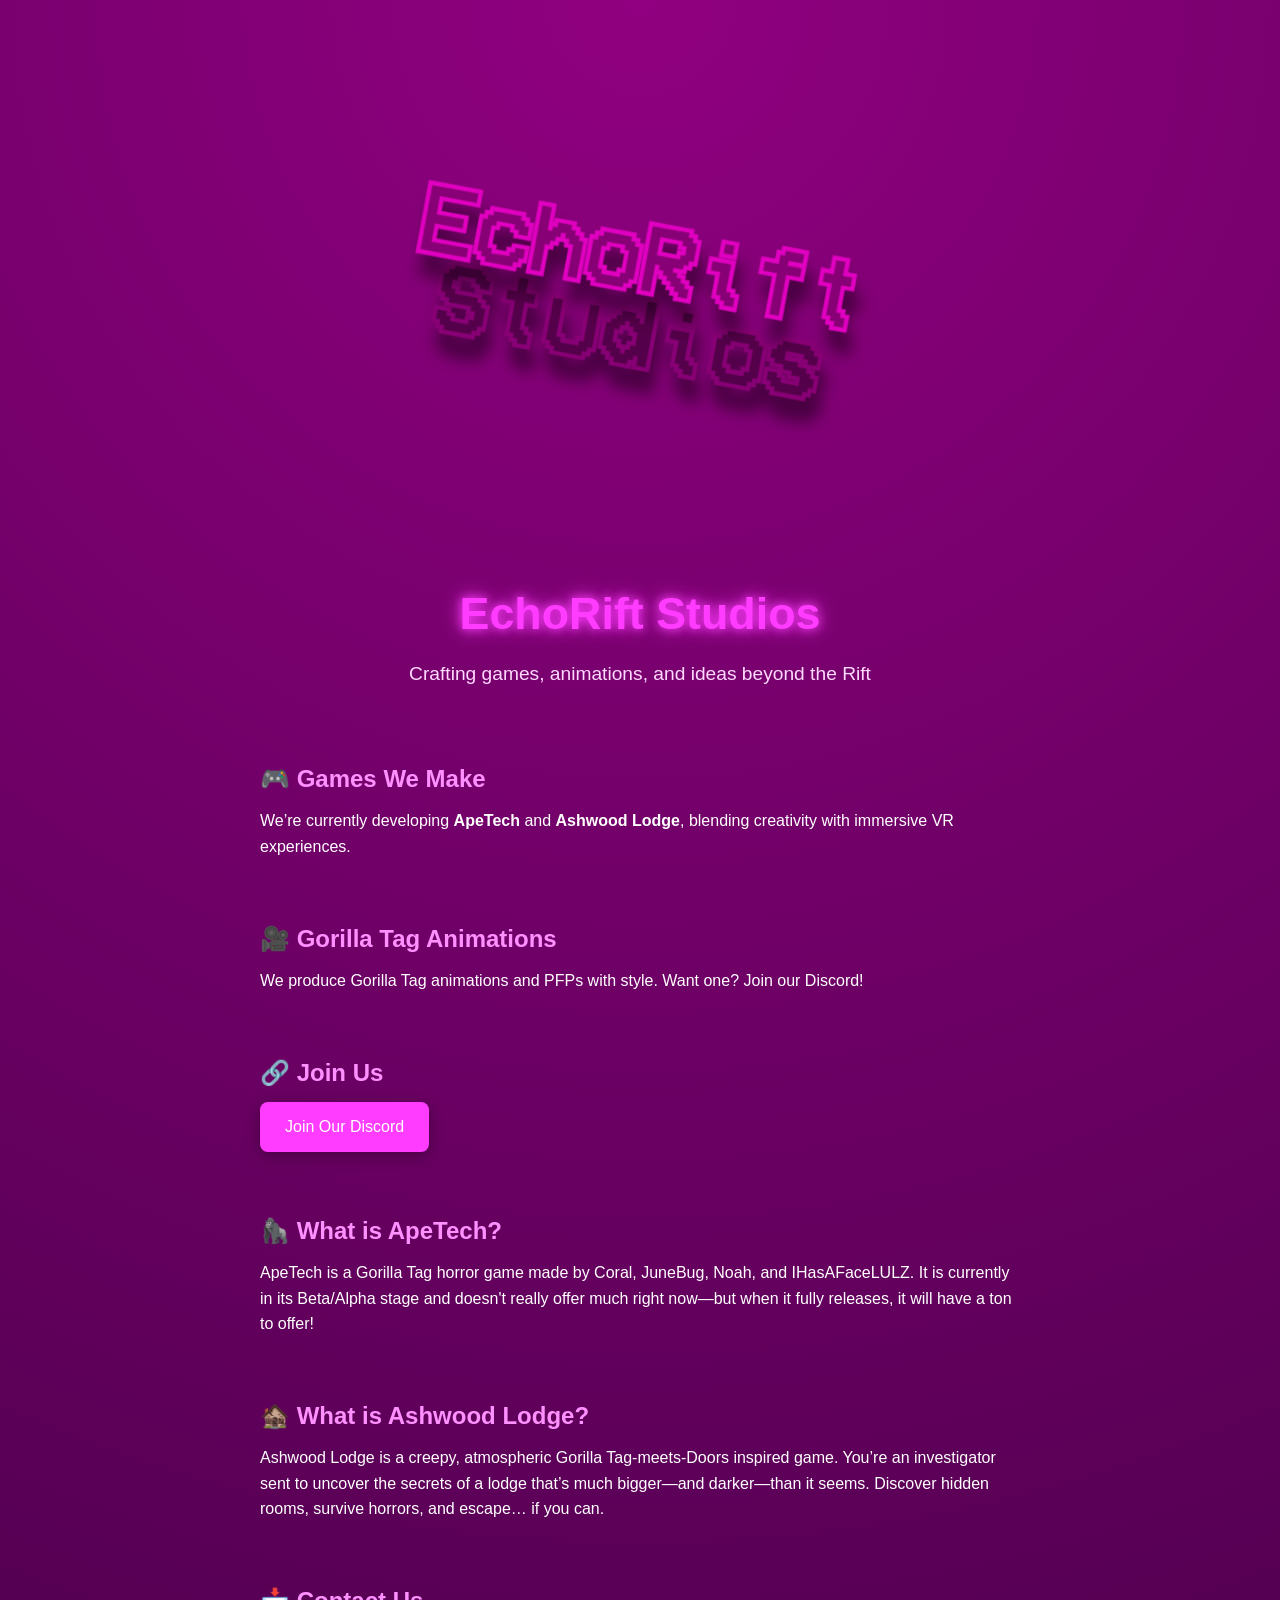
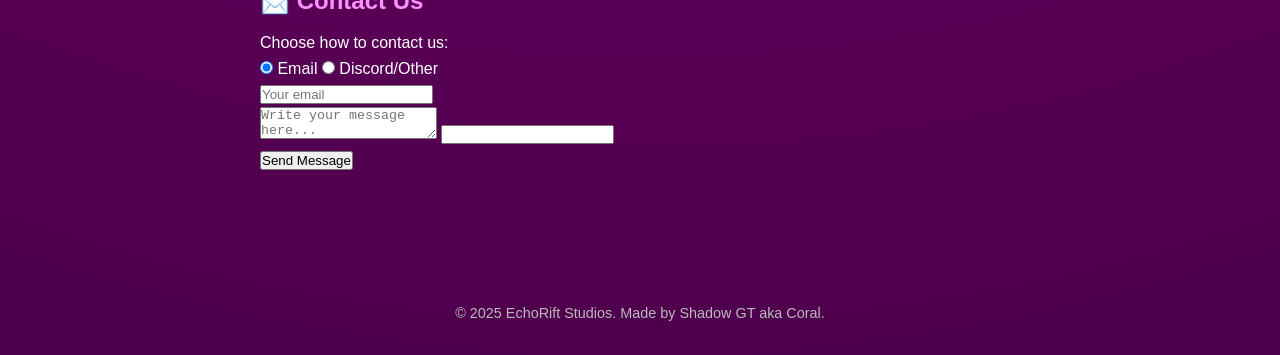
==== index.html @ bbc70be9 "Update index.html" ====
<!DOCTYPE html>
<html lang="en">
<head>
  <meta charset="UTF-8" />
  <meta name="viewport" content="width=device-width, initial-scale=1.0" />
  <title>EchoRift Studios</title>
  <link rel="stylesheet" href="style.css" />
  <script src="https://www.google.com/recaptcha/api.js" async defer></script>
</head>
<body>
  <header>
    <img src="logo.png" alt="EchoRift Studios Logo" class="logo bounce" />
    <h1 class="glow">EchoRift Studios</h1>
    <p class="tagline">Crafting games, animations, and ideas beyond the Rift</p>
  </header>

  <main>
    <section class="fade-in">
      <h2>🎮 Games We Make</h2>
      <p>We’re currently developing <strong>ApeTech</strong> and <strong>Ashwood Lodge</strong>, blending creativity with immersive VR experiences.</p>
    </section>

    <section class="fade-in">
      <h2>🎥 Gorilla Tag Animations</h2>
      <p>We produce Gorilla Tag animations and PFPs with style. Want one? Join our Discord!</p>
    </section>

    <section class="fade-in">
      <h2>🔗 Join Us</h2>
      <a href="https://discord.gg/fqvuVe5emw" class="btn">Join Our Discord</a>
    </section>

    <section class="fade-in">
      <h2>🦍 What is ApeTech?</h2>
      <p>
        ApeTech is a Gorilla Tag horror game made by Coral, JuneBug, Noah, and IHasAFaceLULZ.
        It is currently in its Beta/Alpha stage and doesn't really offer much right now—but when it fully releases,
        it will have a ton to offer!
      </p>
    </section>

    <section class="fade-in">
      <h2>🏚️ What is Ashwood Lodge?</h2>
      <p>
        Ashwood Lodge is a creepy, atmospheric Gorilla Tag-meets-Doors inspired game.
        You’re an investigator sent to uncover the secrets of a lodge that’s much bigger—and darker—than it seems.
        Discover hidden rooms, survive horrors, and escape… if you can.
      </p>
    </section>

    <section class="fade-in">
      <h2>📩 Contact Us</h2>
      <form id="contactForm" action="https://formspree.io/f/xjkoyqwr" method="POST">
        <p>Choose how to contact us:</p>
        <label><input type="radio" name="contactType" value="email" checked> Email</label>
        <label><input type="radio" name="contactType" value="burner"> Discord/Other</label>

        <div id="emailField">
          <input type="email" name="email" id="email" placeholder="Your email" required />
        </div>

        <div id="burnerField" style="display: none;">
          <input type="text" name="burnerContact" id="burnerContact" placeholder="Your Discord or contact info" />
        </div>

        <textarea name="message" required placeholder="Write your message here..."></textarea>

        <input type="text" name="website" class="honeypot" tabindex="-1" autocomplete="off" />

        <div class="g-recaptcha" data-sitekey="6LfAs40rAAAAAAfVyS5Z9C-x6BIG1rmgaXGE1WHU"></div>

        <button type="submit">Send Message</button>
      </form>
    </section>
  </main>

  <footer>
    <p>&copy; 2025 EchoRift Studios. Made by Shadow GT aka Coral.</p>
  </footer>

  <script>
    const sections = document.querySelectorAll('.fade-in');
    const observer = new IntersectionObserver((entries) => {
      entries.forEach(entry => {
        if (entry.isIntersecting) {
          entry.target.classList.add('visible');
          observer.unobserve(entry.target);
        }
      });
    }, { threshold: 0.1 });
    sections.forEach(section => observer.observe(section));

    const emailRadio = document.querySelector('input[name="contactType"][value="email"]');
    const burnerRadio = document.querySelector('input[name="contactType"][value="burner"]');
    const emailField = document.getElementById('emailField');
    const burnerField = document.getElementById('burnerField');
    const emailInput = document.getElementById('email');

    function toggleContactFields() {
      if (emailRadio.checked) {
        emailField.style.display = 'block';
        burnerField.style.display = 'none';
        emailInput.setAttribute('required', 'required');
        document.getElementById('burnerContact').removeAttribute('required');
      } else {
        emailField.style.display = 'none';
        burnerField.style.display = 'block';
        emailInput.removeAttribute('required');
        document.getElementById('burnerContact').setAttribute('required', 'required');
      }
    }
    emailRadio.addEventListener('change', toggleContactFields);
    burnerRadio.addEventListener('change', toggleContactFields);
    toggleContactFields();

    const form = document.getElementById('contactForm');
    form.addEventListener('submit', e => {
      if (form.website.value) {
        e.preventDefault();
        alert('Spam detected. Submission blocked.');
      }
    });
  </script>
</body>
</html>
---- style.css ----
/* Reset */
* {
  margin: 0;
  padding: 0;
  box-sizing: border-box;
}

body {
  font-family: 'Segoe UI', sans-serif;
  background: radial-gradient(circle at top, #900080, #4a004a);
  color: #fff;
  line-height: 1.6;
  overflow-x: hidden;
}

header {
  text-align: center;
  padding: 60px 20px 30px;
}

.logo {
  max-width: 500px;
  animation: floatLogo 3s ease-in-out infinite;
}

@keyframes floatLogo {
  0%, 100% { transform: translateY(0); }
  50% { transform: translateY(-10px); }
}

h1.glow {
  font-size: 2.8rem;
  color: #ff3cff;
  text-shadow: 0 0 10px #ff3cff, 0 0 20px #ff3cff;
  margin-top: 10px;
}

.tagline {
  margin-top: 10px;
  color: #ffd9ff;
  font-size: 1.2rem;
  animation: fadeIn 2s ease forwards;
}

main {
  padding: 40px 20px;
  max-width: 800px;
  margin: auto;
}

section {
  margin-bottom: 60px;
  opacity: 0;
  transform: translateY(30px);
  transition: all 1s ease;
}

section.fade-in.visible {
  opacity: 1;
  transform: translateY(0);
}

h2 {
  color: #ff90ff;
  margin-bottom: 10px;
}

a.btn {
  display: inline-block;
  padding: 12px 25px;
  background-color: #ff3cff;
  color: #fff;
  text-decoration: none;
  border-radius: 8px;
  box-shadow: 0 4px 15px rgba(0,0,0,0.3);
  transition: 0.3s;
}

a.btn:hover {
  background-color: #ff66ff;
}

footer {
  text-align: center;
  padding: 30px 20px;
  font-size: 0.9rem;
  color: #bbb;
}

/* Fade-in Animation Keyframes */
@keyframes fadeIn {
  to {
    opacity: 1;
    transform: translateY(0);
  }
}

/* Scroll Observer */
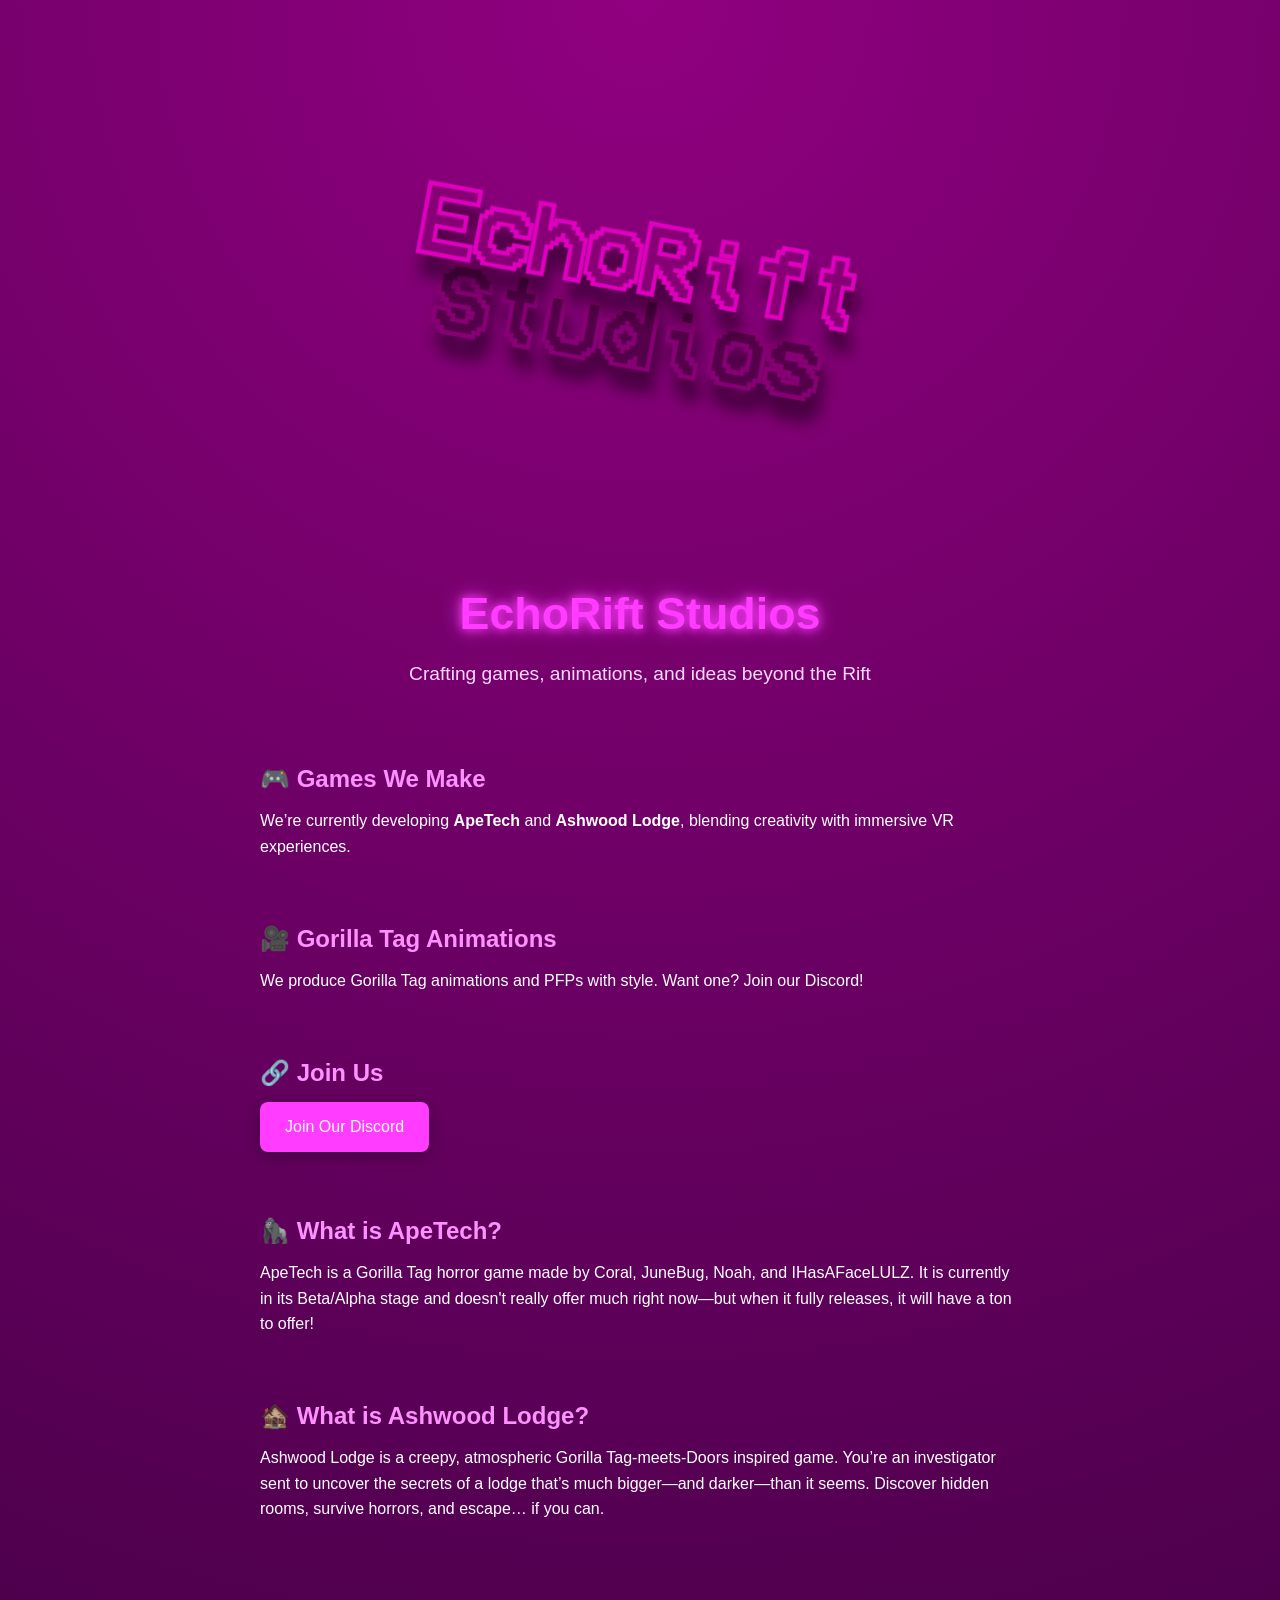
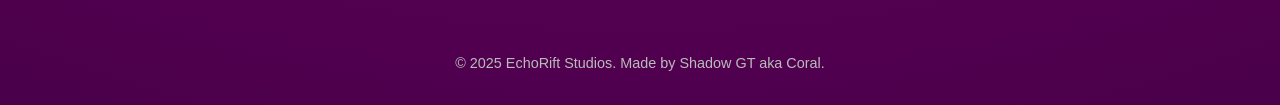
==== commit 75ceb58d: "Update index.html" ====
--- a/index.html
+++ b/index.html
@@ -47,31 +47,6 @@
         Discover hidden rooms, survive horrors, and escape… if you can.
       </p>
     </section>
-
-    <section class="fade-in">
-      <h2>📩 Contact Us</h2>
-      <form id="contactForm" action="https://formspree.io/f/xjkoyqwr" method="POST">
-        <p>Choose how to contact us:</p>
-        <label><input type="radio" name="contactType" value="email" checked> Email</label>
-        <label><input type="radio" name="contactType" value="burner"> Discord/Other</label>
-
-        <div id="emailField">
-          <input type="email" name="email" id="email" placeholder="Your email" required />
-        </div>
-
-        <div id="burnerField" style="display: none;">
-          <input type="text" name="burnerContact" id="burnerContact" placeholder="Your Discord or contact info" />
-        </div>
-
-        <textarea name="message" required placeholder="Write your message here..."></textarea>
-
-        <input type="text" name="website" class="honeypot" tabindex="-1" autocomplete="off" />
-
-        <div class="g-recaptcha" data-sitekey="6LfAs40rAAAAAAfVyS5Z9C-x6BIG1rmgaXGE1WHU"></div>
-
-        <button type="submit">Send Message</button>
-      </form>
-    </section>
   </main>
 
   <footer>
@@ -84,41 +59,12 @@
       entries.forEach(entry => {
         if (entry.isIntersecting) {
           entry.target.classList.add('visible');
-          observer.unobserve(entry.target);
         }
       });
     }, { threshold: 0.1 });
-    sections.forEach(section => observer.observe(section));
 
-    const emailRadio = document.querySelector('input[name="contactType"][value="email"]');
-    const burnerRadio = document.querySelector('input[name="contactType"][value="burner"]');
-    const emailField = document.getElementById('emailField');
-    const burnerField = document.getElementById('burnerField');
-    const emailInput = document.getElementById('email');
-
-    function toggleContactFields() {
-      if (emailRadio.checked) {
-        emailField.style.display = 'block';
-        burnerField.style.display = 'none';
-        emailInput.setAttribute('required', 'required');
-        document.getElementById('burnerContact').removeAttribute('required');
-      } else {
-        emailField.style.display = 'none';
-        burnerField.style.display = 'block';
-        emailInput.removeAttribute('required');
-        document.getElementById('burnerContact').setAttribute('required', 'required');
-      }
-    }
-    emailRadio.addEventListener('change', toggleContactFields);
-    burnerRadio.addEventListener('change', toggleContactFields);
-    toggleContactFields();
-
-    const form = document.getElementById('contactForm');
-    form.addEventListener('submit', e => {
-      if (form.website.value) {
-        e.preventDefault();
-        alert('Spam detected. Submission blocked.');
-      }
+    sections.forEach(section => {
+      observer.observe(section);
     });
   </script>
 </body>
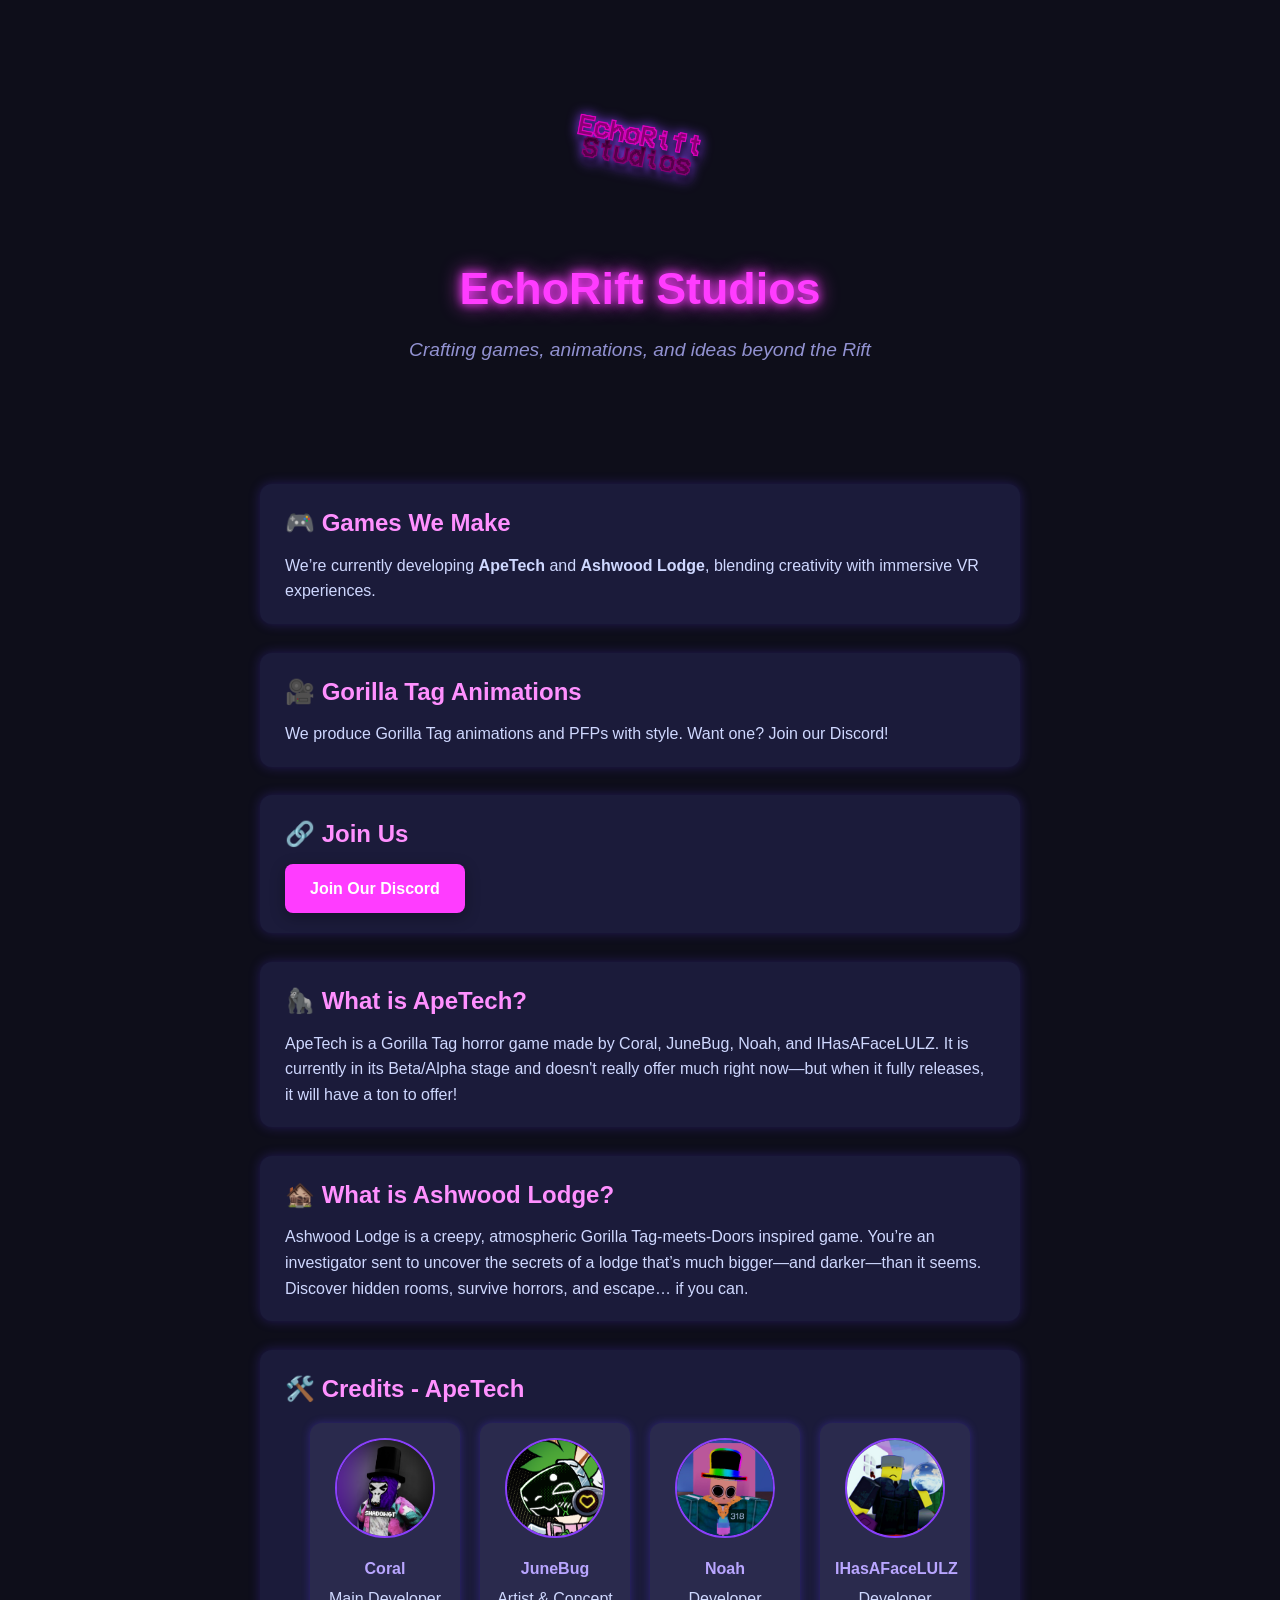
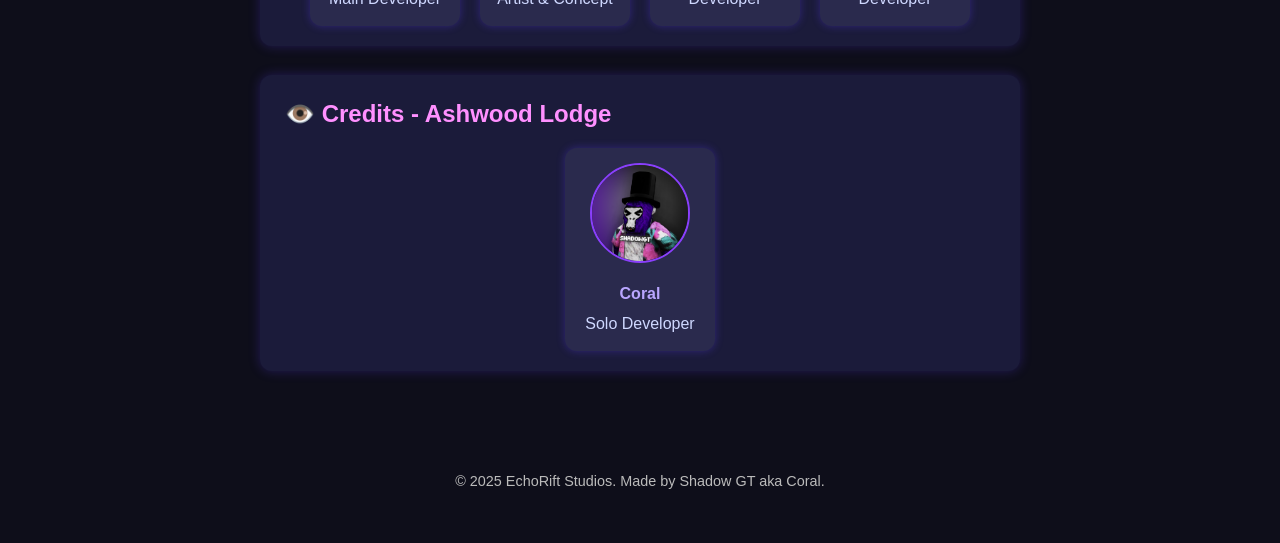
==== commit cfd0e145: "Update index.html" ====
--- a/index.html
+++ b/index.html
@@ -6,6 +6,123 @@
   <title>EchoRift Studios</title>
   <link rel="stylesheet" href="style.css" />
   <script src="https://www.google.com/recaptcha/api.js" async defer></script>
+  <style>
+    body {
+      background: #0e0e1a;
+      color: #cfd8ff;
+      font-family: 'Segoe UI', Tahoma, Geneva, Verdana, sans-serif;
+      padding: 20px;
+    }
+    header {
+      text-align: center;
+      margin-bottom: 3rem;
+    }
+    .logo {
+      width: 140px;
+      height: auto;
+      filter: drop-shadow(0 0 6px #8a3ffc);
+      margin-bottom: 15px;
+    }
+    .glow {
+      font-size: 3rem;
+      color: #8a3ffc;
+      text-shadow: 0 0 5px #8a3ffc, 0 0 15px #8a3ffc;
+      margin-bottom: 0.25em;
+    }
+    .tagline {
+      font-style: italic;
+      color: #b3b3ffcc;
+    }
+    section {
+      background: #1b1b3a;
+      padding: 20px 25px;
+      border-radius: 12px;
+      margin-bottom: 1.8rem;
+      opacity: 0;
+      transform: translateY(20px);
+      transition: all 0.7s ease-out;
+      box-shadow: 0 0 12px #5c3ffc44;
+    }
+    section.visible {
+      opacity: 1;
+      transform: translateY(0);
+    }
+    .btn {
+      display: inline-block;
+      background: #8a3ffc;
+      color: white;
+      text-decoration: none;
+      padding: 12px 24px;
+      font-weight: 600;
+      border-radius: 25px;
+      box-shadow: 0 4px 15px #8a3ffc88;
+    }
+    .credits {
+      display: flex;
+      flex-wrap: wrap;
+      gap: 20px;
+      justify-content: center;
+      margin-top: 15px;
+    }
+    .credit {
+      background: #2a2a4d;
+      border-radius: 12px;
+      padding: 15px;
+      text-align: center;
+      width: 150px;
+      cursor: pointer;
+      transition: transform 0.2s;
+      box-shadow: 0 0 8px #5c3ffc55;
+    }
+    .credit:hover {
+      transform: scale(1.05);
+    }
+    .credit img {
+      width: 100px;
+      height: 100px;
+      object-fit: cover;
+      border-radius: 50%;
+      margin-bottom: 10px;
+      border: 2px solid #8a3ffc;
+    }
+    .credit strong {
+      display: block;
+      font-size: 1rem;
+      margin-bottom: 4px;
+      color: #b9a6ff;
+    }
+    .modal {
+      position: fixed;
+      top: 0; left: 0; right: 0; bottom: 0;
+      background: rgba(0, 0, 0, 0.7);
+      display: none;
+      align-items: center;
+      justify-content: center;
+      z-index: 1000;
+    }
+    .modal.active {
+      display: flex;
+    }
+    .modal-content {
+      background: #1b1b3a;
+      padding: 25px;
+      border-radius: 12px;
+      width: 90%;
+      max-width: 500px;
+      text-align: center;
+      box-shadow: 0 0 20px #8a3ffc88;
+      position: relative;
+    }
+    .close-btn {
+      position: absolute;
+      top: 10px; right: 15px;
+      background: transparent;
+      color: #aaa;
+      font-size: 1.5rem;
+      border: none;
+      cursor: pointer;
+    }
+  </style>
 </head>
 <body>
   <header>
@@ -32,26 +149,59 @@
 
     <section class="fade-in">
       <h2>🦍 What is ApeTech?</h2>
-      <p>
-        ApeTech is a Gorilla Tag horror game made by Coral, JuneBug, Noah, and IHasAFaceLULZ.
-        It is currently in its Beta/Alpha stage and doesn't really offer much right now—but when it fully releases,
-        it will have a ton to offer!
-      </p>
+      <p>ApeTech is a Gorilla Tag horror game made by Coral, JuneBug, Noah, and IHasAFaceLULZ. It is currently in its Beta/Alpha stage and doesn't really offer much right now—but when it fully releases, it will have a ton to offer!</p>
     </section>
 
     <section class="fade-in">
       <h2>🏚️ What is Ashwood Lodge?</h2>
-      <p>
-        Ashwood Lodge is a creepy, atmospheric Gorilla Tag-meets-Doors inspired game.
-        You’re an investigator sent to uncover the secrets of a lodge that’s much bigger—and darker—than it seems.
-        Discover hidden rooms, survive horrors, and escape… if you can.
-      </p>
+      <p>Ashwood Lodge is a creepy, atmospheric Gorilla Tag-meets-Doors inspired game. You’re an investigator sent to uncover the secrets of a lodge that’s much bigger—and darker—than it seems. Discover hidden rooms, survive horrors, and escape… if you can.</p>
+    </section>
+
+    <section class="fade-in">
+      <h2>🛠️ Credits - ApeTech</h2>
+      <div class="credits">
+        <div class="credit" data-name="Coral" data-role="Main Developer" data-bio="Hey there! I'm Shadow, also known as Abbo or Coral. I've been making games for around 2 years and working in Blender for 3. I'm bi and a proud furry.">
+          <img src="coral.png" alt="Coral" />
+          <p><strong>Coral</strong>Main Developer</p>
+        </div>
+        <div class="credit" data-name="JuneBug" data-role="Artist & Concept Artist" data-bio="Hello! I’m JuneBug, but you can call me June or Bug! I’m a pansexual therian and furry, and I’ve been doing art for basically my whole life.">
+          <img src="junebug.png" alt="JuneBug" />
+          <p><strong>JuneBug</strong>Artist & Concept</p>
+        </div>
+        <div class="credit" data-name="Noah" data-role="Developer" data-bio="Noah is one of the devs behind ApeTech. Helping bring the tech side of our world to life.">
+          <img src="noah.png" alt="Noah" />
+          <p><strong>Noah</strong>Developer</p>
+        </div>
+        <div class="credit" data-name="IHasAFaceLULZ" data-role="Developer" data-bio="IHasAFaceLULZ helps code the chaos behind ApeTech. More info coming soon...">
+          <img src="ihasafacelulz.png" alt="IHasAFaceLULZ" />
+          <p><strong>IHasAFaceLULZ</strong>Developer</p>
+        </div>
+      </div>
+    </section>
+
+    <section class="fade-in">
+      <h2>👁️ Credits - Ashwood Lodge</h2>
+      <div class="credits">
+        <div class="credit" data-name="Coral" data-role="Solo Developer" data-bio="Hey there! I'm Shadow, also known as Abbo or Coral. I've been making games for around 2 years and working in Blender for 3. I'm bi and a proud furry.">
+          <img src="coral.png" alt="Coral" />
+          <p><strong>Coral</strong>Solo Developer</p>
+        </div>
+      </div>
     </section>
   </main>
 
   <footer>
     <p>&copy; 2025 EchoRift Studios. Made by Shadow GT aka Coral.</p>
   </footer>
+
+  <div class="modal" id="modal">
+    <div class="modal-content">
+      <button class="close-btn" onclick="closeModal()">&times;</button>
+      <h3 id="modalName">Name</h3>
+      <p id="modalRole">Role</p>
+      <p id="modalBio">Bio</p>
+    </div>
+  </div>
 
   <script>
     const sections = document.querySelectorAll('.fade-in');
@@ -62,9 +212,25 @@
         }
       });
     }, { threshold: 0.1 });
-
-    sections.forEach(section => {
-      observer.observe(section);
+    sections.forEach(section => observer.observe(section));
+
+    const modal = document.getElementById('modal');
+    const modalName = document.getElementById('modalName');
+    const modalRole = document.getElementById('modalRole');
+    const modalBio = document.getElementById('modalBio');
+    document.querySelectorAll('.credit').forEach(card => {
+      card.addEventListener('click', () => {
+        modalName.textContent = card.dataset.name;
+        modalRole.textContent = card.dataset.role;
+        modalBio.textContent = card.dataset.bio;
+        modal.classList.add('active');
+      });
+    });
+    function closeModal() {
+      modal.classList.remove('active');
+    }
+    modal.addEventListener('click', e => {
+      if (e.target === modal) closeModal();
     });
   </script>
 </body>
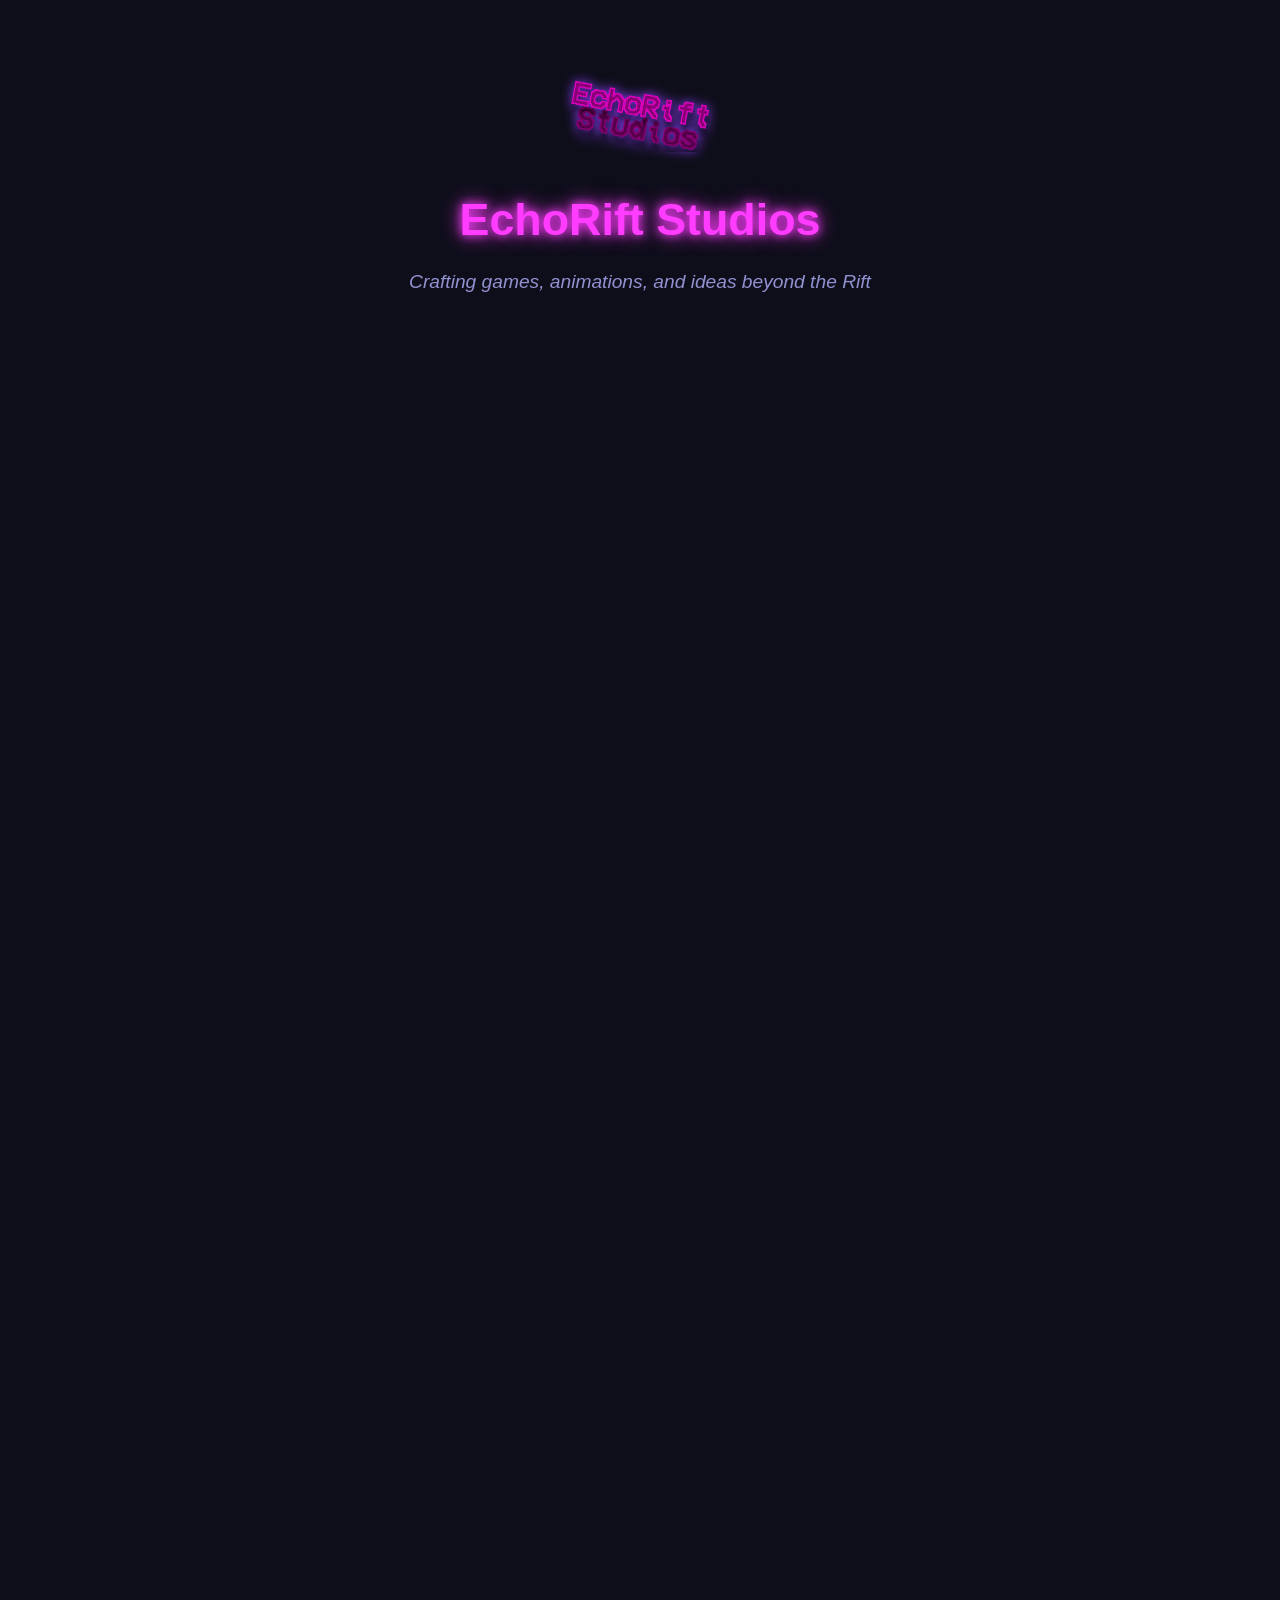
==== commit 764f4196: "Update index.html" ====
--- a/index.html
+++ b/index.html
@@ -157,81 +157,32 @@
       <p>Ashwood Lodge is a creepy, atmospheric Gorilla Tag-meets-Doors inspired game. You’re an investigator sent to uncover the secrets of a lodge that’s much bigger—and darker—than it seems. Discover hidden rooms, survive horrors, and escape… if you can.</p>
     </section>
 
+    <!-- Merged Credits Section -->
     <section class="fade-in">
-      <h2>🛠️ Credits - ApeTech</h2>
+      <h2>👥 Meet Our Devs</h2>
       <div class="credits">
-        <div class="credit" data-name="Coral" data-role="Main Developer" data-bio="Hey there! I'm Shadow, also known as Abbo or Coral. I've been making games for around 2 years and working in Blender for 3. I'm bi and a proud furry.">
+        <!-- Coral -->
+        <div class="credit" data-name="Coral" data-role="Owner/Head Developer" data-bio="Hey there! I'm Shadow, also known as Abbo or Coral. I've been making games for around 2 years and working in Blender for 3. I'm bi and a proud furry.">
           <img src="coral.png" alt="Coral" />
-          <p><strong>Coral</strong>Main Developer</p>
+          <p><strong>Coral</strong>Owner/Head Developer</p>
         </div>
+        <!-- JuneBug -->
         <div class="credit" data-name="JuneBug" data-role="Artist & Concept Artist" data-bio="Hello! I’m JuneBug, but you can call me June or Bug! I’m a pansexual therian and furry, and I’ve been doing art for basically my whole life.">
           <img src="junebug.png" alt="JuneBug" />
           <p><strong>JuneBug</strong>Artist & Concept</p>
         </div>
+        <!-- Noah -->
         <div class="credit" data-name="Noah" data-role="Developer" data-bio="Noah is one of the devs behind ApeTech. Helping bring the tech side of our world to life.">
           <img src="noah.png" alt="Noah" />
           <p><strong>Noah</strong>Developer</p>
         </div>
+        <!-- IHasAFaceLULZ -->
         <div class="credit" data-name="IHasAFaceLULZ" data-role="Developer" data-bio="IHasAFaceLULZ helps code the chaos behind ApeTech. More info coming soon...">
           <img src="ihasafacelulz.png" alt="IHasAFaceLULZ" />
           <p><strong>IHasAFaceLULZ</strong>Developer</p>
         </div>
       </div>
     </section>
-
-    <section class="fade-in">
-      <h2>👁️ Credits - Ashwood Lodge</h2>
-      <div class="credits">
-        <div class="credit" data-name="Coral" data-role="Solo Developer" data-bio="Hey there! I'm Shadow, also known as Abbo or Coral. I've been making games for around 2 years and working in Blender for 3. I'm bi and a proud furry.">
-          <img src="coral.png" alt="Coral" />
-          <p><strong>Coral</strong>Solo Developer</p>
-        </div>
-      </div>
-    </section>
   </main>
-
-  <footer>
-    <p>&copy; 2025 EchoRift Studios. Made by Shadow GT aka Coral.</p>
-  </footer>
-
-  <div class="modal" id="modal">
-    <div class="modal-content">
-      <button class="close-btn" onclick="closeModal()">&times;</button>
-      <h3 id="modalName">Name</h3>
-      <p id="modalRole">Role</p>
-      <p id="modalBio">Bio</p>
-    </div>
-  </div>
-
-  <script>
-    const sections = document.querySelectorAll('.fade-in');
-    const observer = new IntersectionObserver((entries) => {
-      entries.forEach(entry => {
-        if (entry.isIntersecting) {
-          entry.target.classList.add('visible');
-        }
-      });
-    }, { threshold: 0.1 });
-    sections.forEach(section => observer.observe(section));
-
-    const modal = document.getElementById('modal');
-    const modalName = document.getElementById('modalName');
-    const modalRole = document.getElementById('modalRole');
-    const modalBio = document.getElementById('modalBio');
-    document.querySelectorAll('.credit').forEach(card => {
-      card.addEventListener('click', () => {
-        modalName.textContent = card.dataset.name;
-        modalRole.textContent = card.dataset.role;
-        modalBio.textContent = card.dataset.bio;
-        modal.classList.add('active');
-      });
-    });
-    function closeModal() {
-      modal.classList.remove('active');
-    }
-    modal.addEventListener('click', e => {
-      if (e.target === modal) closeModal();
-    });
-  </script>
 </body>
 </html>
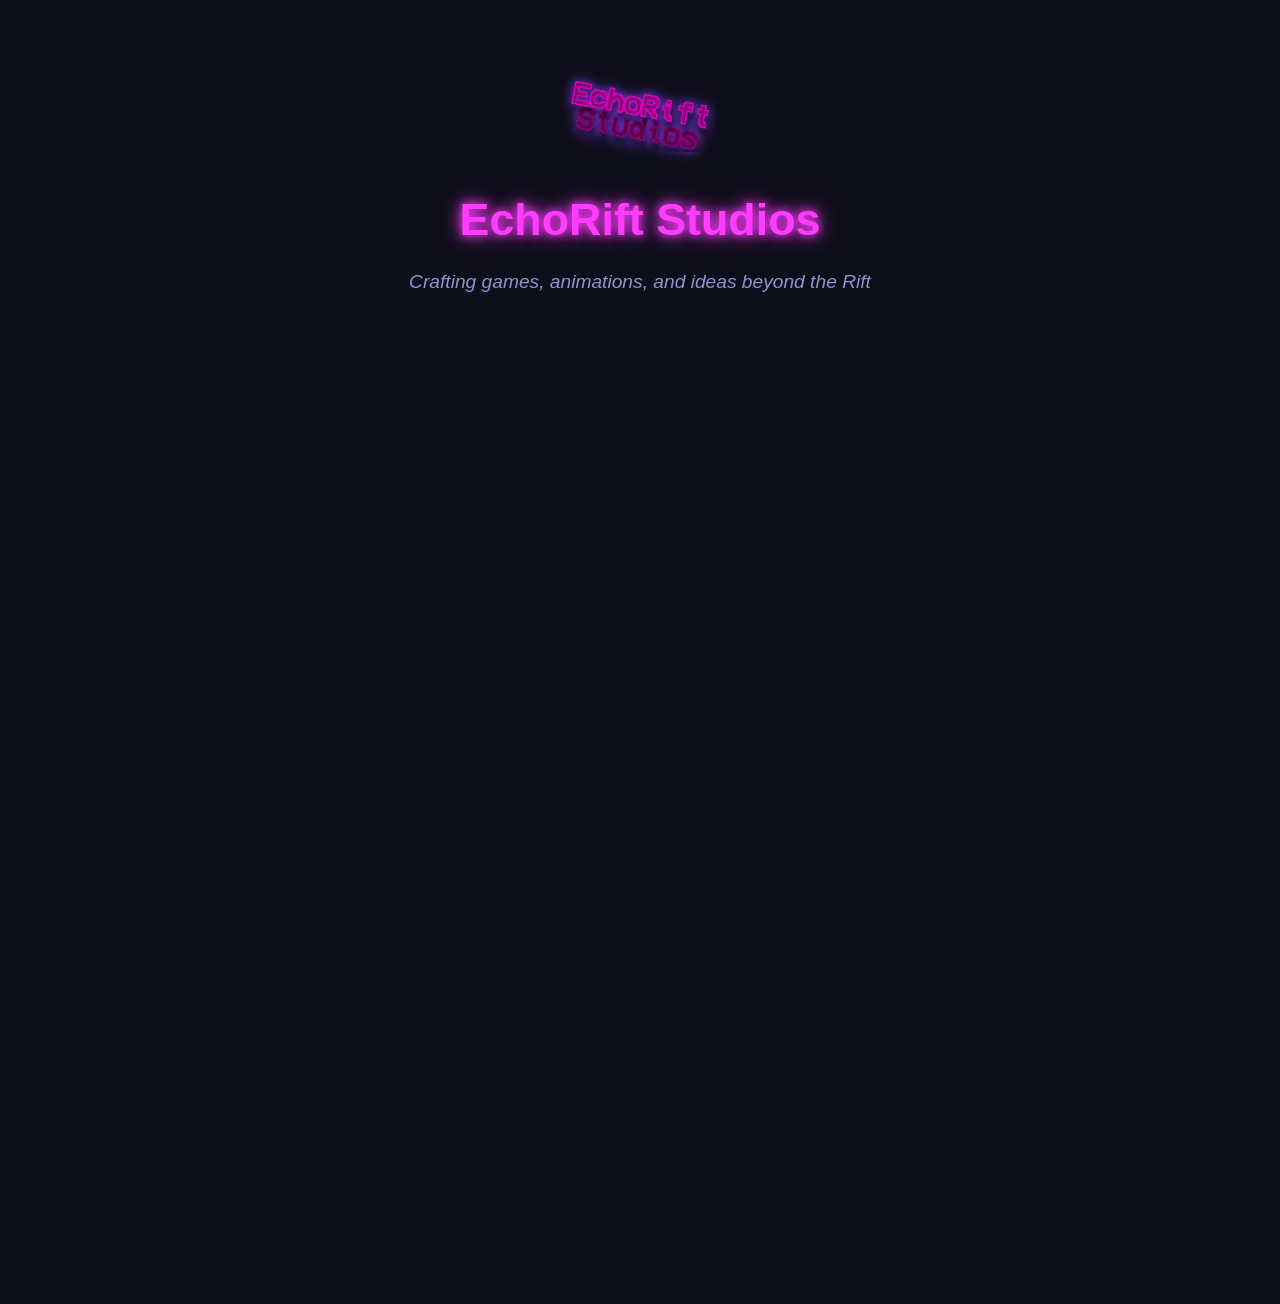
==== commit 1f01fc71: "Update index.html" ====
--- a/index.html
+++ b/index.html
@@ -147,16 +147,6 @@
       <a href="https://discord.gg/fqvuVe5emw" class="btn">Join Our Discord</a>
     </section>
 
-    <section class="fade-in">
-      <h2>🦍 What is ApeTech?</h2>
-      <p>ApeTech is a Gorilla Tag horror game made by Coral, JuneBug, Noah, and IHasAFaceLULZ. It is currently in its Beta/Alpha stage and doesn't really offer much right now—but when it fully releases, it will have a ton to offer!</p>
-    </section>
-
-    <section class="fade-in">
-      <h2>🏚️ What is Ashwood Lodge?</h2>
-      <p>Ashwood Lodge is a creepy, atmospheric Gorilla Tag-meets-Doors inspired game. You’re an investigator sent to uncover the secrets of a lodge that’s much bigger—and darker—than it seems. Discover hidden rooms, survive horrors, and escape… if you can.</p>
-    </section>
-
     <!-- Merged Credits Section -->
     <section class="fade-in">
       <h2>👥 Meet Our Devs</h2>
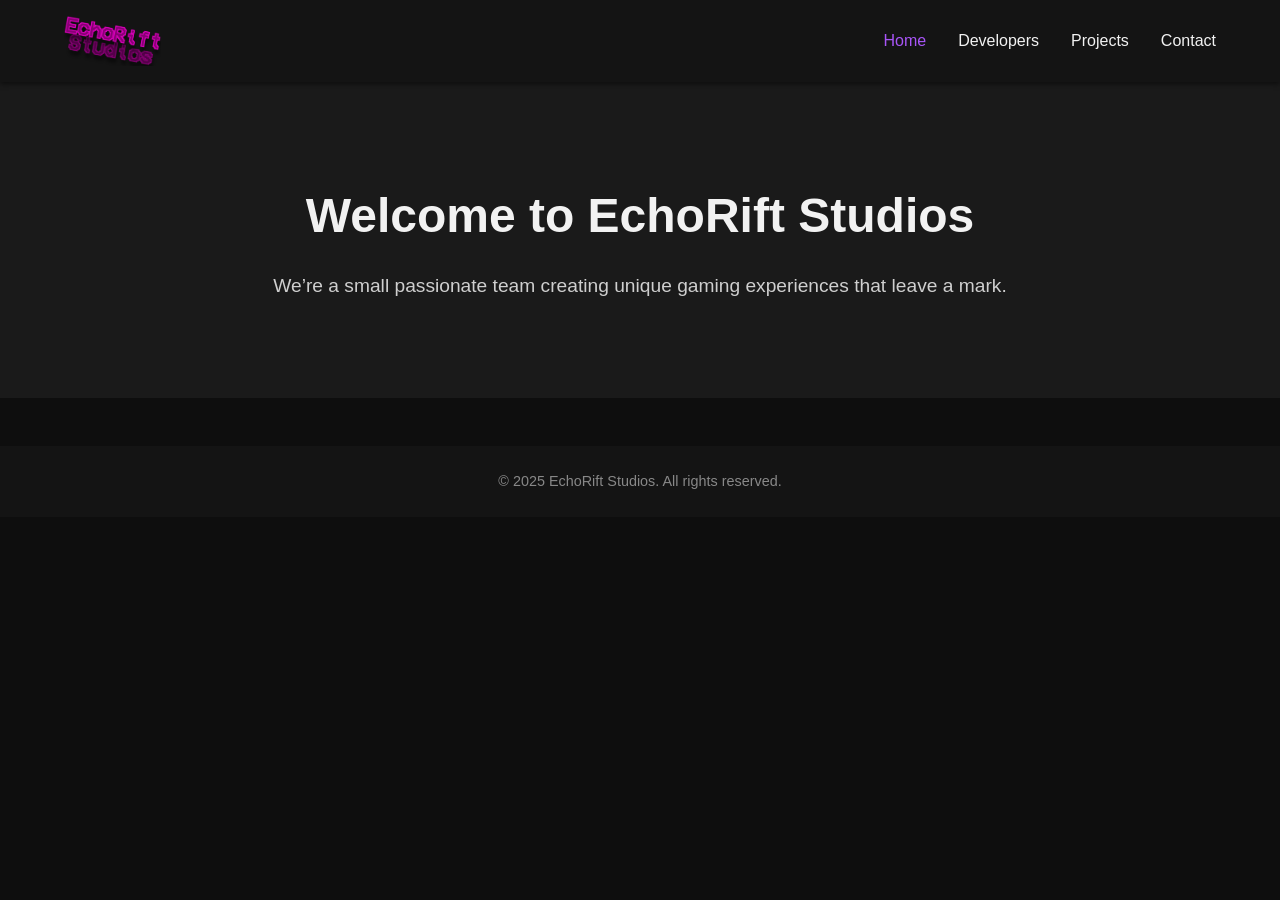
==== commit 62fc81fd: "Add files via upload" ====
--- a/index.html
+++ b/index.html
@@ -1,178 +1,32 @@
-<!DOCTYPE html>
-<html lang="en">
-<head>
-  <meta charset="UTF-8" />
-  <meta name="viewport" content="width=device-width, initial-scale=1.0" />
-  <title>EchoRift Studios</title>
-  <link rel="stylesheet" href="style.css" />
-  <script src="https://www.google.com/recaptcha/api.js" async defer></script>
-  <style>
-    body {
-      background: #0e0e1a;
-      color: #cfd8ff;
-      font-family: 'Segoe UI', Tahoma, Geneva, Verdana, sans-serif;
-      padding: 20px;
-    }
-    header {
-      text-align: center;
-      margin-bottom: 3rem;
-    }
-    .logo {
-      width: 140px;
-      height: auto;
-      filter: drop-shadow(0 0 6px #8a3ffc);
-      margin-bottom: 15px;
-    }
-    .glow {
-      font-size: 3rem;
-      color: #8a3ffc;
-      text-shadow: 0 0 5px #8a3ffc, 0 0 15px #8a3ffc;
-      margin-bottom: 0.25em;
-    }
-    .tagline {
-      font-style: italic;
-      color: #b3b3ffcc;
-    }
-    section {
-      background: #1b1b3a;
-      padding: 20px 25px;
-      border-radius: 12px;
-      margin-bottom: 1.8rem;
-      opacity: 0;
-      transform: translateY(20px);
-      transition: all 0.7s ease-out;
-      box-shadow: 0 0 12px #5c3ffc44;
-    }
-    section.visible {
-      opacity: 1;
-      transform: translateY(0);
-    }
-    .btn {
-      display: inline-block;
-      background: #8a3ffc;
-      color: white;
-      text-decoration: none;
-      padding: 12px 24px;
-      font-weight: 600;
-      border-radius: 25px;
-      box-shadow: 0 4px 15px #8a3ffc88;
-    }
-    .credits {
-      display: flex;
-      flex-wrap: wrap;
-      gap: 20px;
-      justify-content: center;
-      margin-top: 15px;
-    }
-    .credit {
-      background: #2a2a4d;
-      border-radius: 12px;
-      padding: 15px;
-      text-align: center;
-      width: 150px;
-      cursor: pointer;
-      transition: transform 0.2s;
-      box-shadow: 0 0 8px #5c3ffc55;
-    }
-    .credit:hover {
-      transform: scale(1.05);
-    }
-    .credit img {
-      width: 100px;
-      height: 100px;
-      object-fit: cover;
-      border-radius: 50%;
-      margin-bottom: 10px;
-      border: 2px solid #8a3ffc;
-    }
-    .credit strong {
-      display: block;
-      font-size: 1rem;
-      margin-bottom: 4px;
-      color: #b9a6ff;
-    }
-    .modal {
-      position: fixed;
-      top: 0; left: 0; right: 0; bottom: 0;
-      background: rgba(0, 0, 0, 0.7);
-      display: none;
-      align-items: center;
-      justify-content: center;
-      z-index: 1000;
-    }
-    .modal.active {
-      display: flex;
-    }
-    .modal-content {
-      background: #1b1b3a;
-      padding: 25px;
-      border-radius: 12px;
-      width: 90%;
-      max-width: 500px;
-      text-align: center;
-      box-shadow: 0 0 20px #8a3ffc88;
-      position: relative;
-    }
-    .close-btn {
-      position: absolute;
-      top: 10px; right: 15px;
-      background: transparent;
-      color: #aaa;
-      font-size: 1.5rem;
-      border: none;
-      cursor: pointer;
-    }
-  </style>
-</head>
-<body>
-  <header>
-    <img src="logo.png" alt="EchoRift Studios Logo" class="logo bounce" />
-    <h1 class="glow">EchoRift Studios</h1>
-    <p class="tagline">Crafting games, animations, and ideas beyond the Rift</p>
-  </header>
-
-  <main>
-    <section class="fade-in">
-      <h2>🎮 Games We Make</h2>
-      <p>We’re currently developing <strong>ApeTech</strong> and <strong>Ashwood Lodge</strong>, blending creativity with immersive VR experiences.</p>
-    </section>
-
-    <section class="fade-in">
-      <h2>🎥 Gorilla Tag Animations</h2>
-      <p>We produce Gorilla Tag animations and PFPs with style. Want one? Join our Discord!</p>
-    </section>
-
-    <section class="fade-in">
-      <h2>🔗 Join Us</h2>
-      <a href="https://discord.gg/fqvuVe5emw" class="btn">Join Our Discord</a>
-    </section>
-
-    <!-- Merged Credits Section -->
-    <section class="fade-in">
-      <h2>👥 Meet Our Devs</h2>
-      <div class="credits">
-        <!-- Coral -->
-        <div class="credit" data-name="Coral" data-role="Owner/Head Developer" data-bio="Hey there! I'm Shadow, also known as Abbo or Coral. I've been making games for around 2 years and working in Blender for 3. I'm bi and a proud furry.">
-          <img src="coral.png" alt="Coral" />
-          <p><strong>Coral</strong>Owner/Head Developer</p>
-        </div>
-        <!-- JuneBug -->
-        <div class="credit" data-name="JuneBug" data-role="Artist & Concept Artist" data-bio="Hello! I’m JuneBug, but you can call me June or Bug! I’m a pansexual therian and furry, and I’ve been doing art for basically my whole life.">
-          <img src="junebug.png" alt="JuneBug" />
-          <p><strong>JuneBug</strong>Artist & Concept</p>
-        </div>
-        <!-- Noah -->
-        <div class="credit" data-name="Noah" data-role="Developer" data-bio="Noah is one of the devs behind ApeTech. Helping bring the tech side of our world to life.">
-          <img src="noah.png" alt="Noah" />
-          <p><strong>Noah</strong>Developer</p>
-        </div>
-        <!-- IHasAFaceLULZ -->
-        <div class="credit" data-name="IHasAFaceLULZ" data-role="Developer" data-bio="IHasAFaceLULZ helps code the chaos behind ApeTech. More info coming soon...">
-          <img src="ihasafacelulz.png" alt="IHasAFaceLULZ" />
-          <p><strong>IHasAFaceLULZ</strong>Developer</p>
-        </div>
-      </div>
-    </section>
-  </main>
-</body>
-</html>
+<!DOCTYPE html>
+<html lang="en">
+<head>
+  <meta charset="UTF-8">
+  <meta name="viewport" content="width=device-width, initial-scale=1.0">
+  <title>EchoRift Studios - Home</title>
+  <link rel="stylesheet" href="css/style.css">
+</head>
+<body>
+  <header>
+    <img src="Images/logo.png" alt="EchoRift Studios Logo" class="logo">
+    <nav>
+      <ul>
+        <li><a href="index.html" class="active">Home</a></li>
+        <li><a href="developers.html">Developers</a></li>
+        <li><a href="projects.html">Projects</a></li>
+        <li><a href="contact.html">Contact</a></li>
+      </ul>
+    </nav>
+  </header>
+
+  <section class="hero">
+    <h1>Welcome to EchoRift Studios</h1>
+    <p>We’re a small passionate team creating unique gaming experiences that leave a mark.</p>
+  </section>
+
+  <footer>
+    <p>© 2025 EchoRift Studios. All rights reserved.</p>
+  </footer>
+  <script src="js/main.js"></script>
+</body>
+</html>
--- a/css/style.css
+++ b/css/style.css
@@ -0,0 +1,189 @@
+/* RESET */
+* {
+  margin: 0;
+  padding: 0;
+  box-sizing: border-box;
+}
+
+body {
+  font-family: 'Segoe UI', sans-serif;
+  background-color: #0e0e0e; /* Dark background for studio feel */
+  color: #f2f2f2; /* Light text */
+  line-height: 1.6;
+}
+
+/* NAVBAR */
+header {
+  background-color: #141414; /* Dark header */
+  padding: 1rem 5%;
+  display: flex;
+  justify-content: space-between;
+  align-items: center;
+  position: sticky;
+  top: 0;
+  z-index: 1000;
+  box-shadow: 0 2px 5px rgba(0,0,0,0.5);
+}
+
+header img {
+  height: 50px;
+}
+
+nav ul {
+  list-style: none;
+  display: flex;
+  gap: 2rem;
+}
+
+nav a {
+  text-decoration: none;
+  color: #f2f2f2; /* light text */
+  font-weight: 500;
+  transition: color 0.3s;
+}
+
+nav a.active,
+nav a:hover {
+  color: #a855f7; /* EchoRift purple accent */
+}
+
+/* HERO */
+.hero {
+  padding: 6rem 2rem;
+  text-align: center;
+  background-color: #1a1a1a; /* slightly lighter dark bg */
+}
+
+.hero h1 {
+  font-size: 3rem;
+  margin-bottom: 1rem;
+  color: #f2f2f2;
+}
+
+.hero p {
+  font-size: 1.2rem;
+  color: #cfcfcf;
+}
+
+/* PAGE HEADER (developers/projects) */
+.page-header {
+  padding: 3rem 2rem;
+  text-align: center;
+  background-color: #1a1a1a;
+}
+
+.page-header h1 {
+  color: #f2f2f2;
+}
+
+.page-header p {
+  color: #cfcfcf;
+}
+
+/* CARDS (developers/projects) */
+.cards {
+  display: grid;
+  grid-template-columns: repeat(auto-fit, minmax(250px, 1fr));
+  gap: 2rem;
+  padding: 2rem 5%;
+}
+
+.card {
+  background-color: #222222; /* card dark background */
+  padding: 1.5rem;
+  border-radius: 12px;
+  text-align: center;
+  transition: transform 0.3s ease, box-shadow 0.3s ease;
+}
+
+.card:hover {
+  transform: translateY(-5px);
+  box-shadow: 0 10px 20px rgba(168, 85, 247, 0.3); /* purple shadow */
+}
+
+.card img {
+  width: 120px;
+  height: 120px;
+  object-fit: cover;
+  border-radius: 50%;
+  margin-bottom: 1rem;
+}
+
+.card h3 {
+  color: #f2f2f2;
+  margin-bottom: 0.5rem;
+}
+
+.card p {
+  color: #cfcfcf;
+  font-size: 0.95rem;
+}
+
+/* CONTACT FORM */
+.contact-form {
+  max-width: 600px;
+  margin: 3rem auto;
+  padding: 2rem;
+}
+
+.contact-form form {
+  display: flex;
+  flex-direction: column;
+  gap: 1rem;
+}
+
+.contact-form label {
+  color: #f2f2f2;
+}
+
+.contact-form input,
+.contact-form textarea {
+  padding: 0.8rem;
+  border-radius: 8px;
+  border: none;
+  font-size: 1rem;
+  background-color: #1f1f1f;
+  color: #f2f2f2;
+}
+
+.contact-form input::placeholder,
+.contact-form textarea::placeholder {
+  color: #999;
+}
+
+.contact-form button {
+  padding: 0.8rem;
+  background-color: #a855f7;
+  color: #fff;
+  border: none;
+  border-radius: 8px;
+  cursor: pointer;
+  font-weight: bold;
+  transition: background 0.3s;
+}
+
+.contact-form button:hover {
+  background-color: #9333ea;
+}
+
+/* FOOTER */
+footer {
+  background-color: #141414;
+  text-align: center;
+  padding: 1.5rem;
+  font-size: 0.9rem;
+  color: #888;
+  margin-top: 3rem;
+}
+
+/* Fade-in Animations */
+.fade-in {
+  opacity: 0;
+  transform: translateY(20px);
+  transition: all 0.6s ease-out;
+}
+
+.fade-in.visible {
+  opacity: 1;
+  transform: translateY(0);
+}
